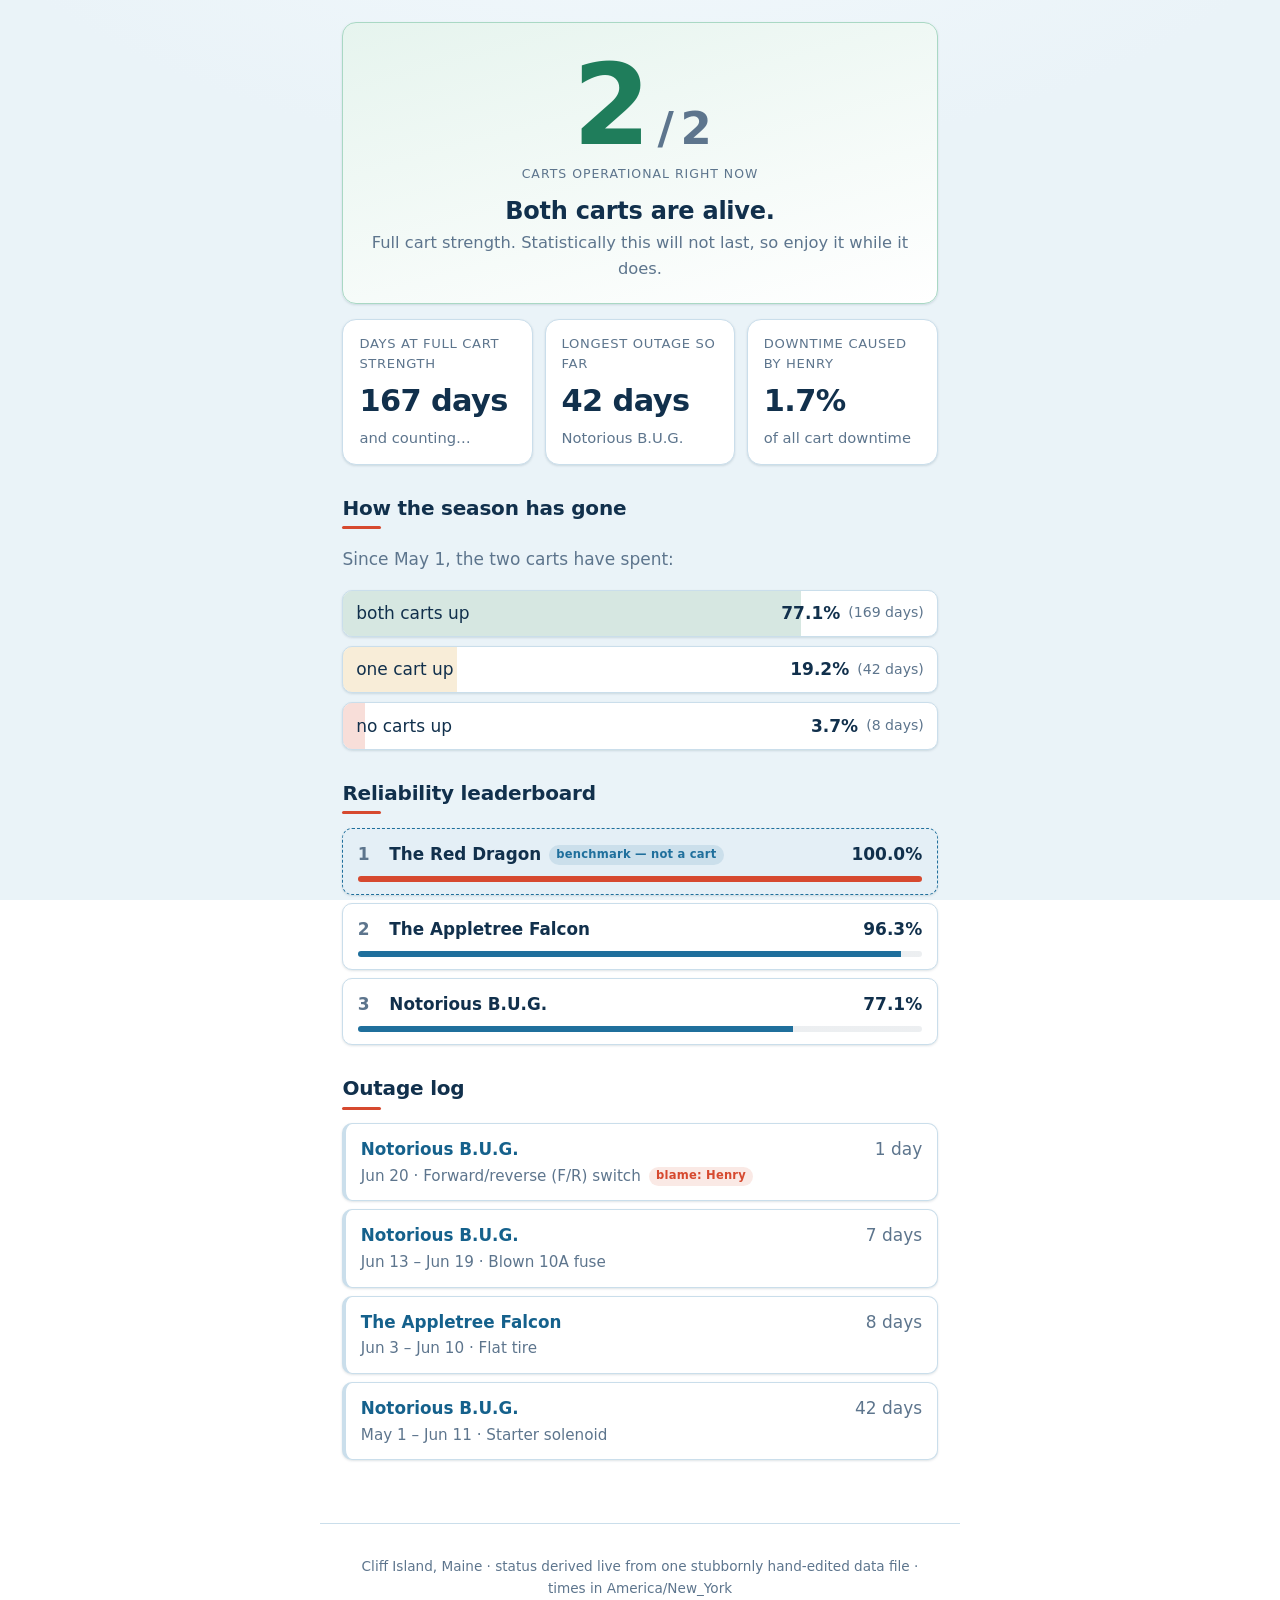
==== index.html @ 60d301b7 "Initial build: Cliff Island fleet status page Static, mobile-first status page (no framework/build) " ====
<!doctype html>
<html lang="en">
<head>
  <meta charset="utf-8" />
  <meta name="viewport" content="width=device-width, initial-scale=1" />
  <title>Cliff Island Fleet Status</title>
  <meta name="description" content="Live operational status of the McLaughlin estate fleet: two golf carts and one alarmingly reliable motorcycle." />
  <link rel="stylesheet" href="css/style.css" />
</head>
<body>
  <main id="app" class="wrap">
    <p class="loading">Checking on the carts…</p>
  </main>

  <footer class="site-foot">
    <p>Cliff Island, Maine · status derived live from one stubbornly hand-edited data file ·
       times in America/New_York</p>
  </footer>

  <script type="module">
    import { loadFleet, showDataError } from "./js/data.js";
    import { renderHome } from "./js/render.js";
    const app = document.getElementById("app");
    try {
      const data = await loadFleet();
      renderHome(data, app);
    } catch (err) {
      app.replaceChildren();
      showDataError(err);
    }
  </script>
</body>
</html>
---- css/style.css ----
/* Cliff Island Fleet Status — coastal Maine theme.
   Sea-mist white + harbor blues + lobster-red accent. Mobile-first, single column. */

:root {
  --bg: #eaf3f8;          /* sea mist */
  --bg-2: #dcebf0;        /* (unused placeholder) */
  --surface: #ffffff;     /* clapboard white */
  --surface-2: #e4eff6;   /* pale tide blue */
  --ink: #11304c;         /* deep harbor navy */
  --muted: #5d758d;       /* weathered slate */
  --line: #cadeeb;        /* light blue-gray rope */
  --good: #1f7d5b;        /* spruce / sea green */
  --warn: #d99a2b;        /* buoy yellow */
  --down: #d6492f;        /* lobster red */
  --bench: #1f6f9c;       /* deeper harbor blue */
  --accent: #d6492f;      /* lobster red — the accent */
  --link: #15618c;        /* harbor blue links */
  --shadow: 0 1px 3px rgba(17, 48, 76, 0.08), 0 1px 2px rgba(17, 48, 76, 0.06);
  --radius: 14px;
  --pad: 1.1rem;
}

* { box-sizing: border-box; }
html { -webkit-text-size-adjust: 100%; }

body {
  margin: 0;
  background:
    radial-gradient(1200px 600px at 50% -200px, #f4fafd 0%, var(--bg) 60%) fixed;
  color: var(--ink);
  font: 17px/1.55 -apple-system, system-ui, "Segoe UI", Roboto, sans-serif;
  -webkit-font-smoothing: antialiased;
}

.wrap {
  max-width: 640px;
  margin: 0 auto;
  padding: clamp(0.9rem, 3vw, 1.4rem);
}

h1, h2 { line-height: 1.15; letter-spacing: -0.01em; }
h2 {
  font-size: 1.25rem;
  margin: 2rem 0 0.85rem;
}
h2::after {
  content: "";
  display: block;
  width: 2.4rem;
  height: 3px;
  margin-top: 0.4rem;
  background: var(--accent);
  border-radius: 2px;
}
a { color: var(--link); text-decoration: none; }
a:hover { text-decoration: underline; }
a:active { opacity: 0.7; }
.muted { color: var(--muted); }
.loading { color: var(--muted); padding: 2rem 0; }

/* ---------- banner ---------- */
.banner {
  border-radius: var(--radius);
  padding: 1.6rem var(--pad) 1.4rem;
  text-align: center;
  border: 1px solid var(--line);
  background: var(--surface);
  box-shadow: var(--shadow);
}
.banner--good { background: linear-gradient(165deg, #e6f4ee, #ffffff); border-color: #a9d8c4; }
.banner--warn { background: linear-gradient(165deg, #fbf1d8, #ffffff); border-color: #ecd293; }
.banner--down { background: linear-gradient(165deg, #fbe4de, #ffffff); border-color: #eaa797; }
.banner__count {
  font-size: clamp(4.5rem, 22vw, 7rem);
  font-weight: 800;
  line-height: 1;
  letter-spacing: -0.04em;
}
.banner--good .banner__count { color: var(--good); }
.banner--warn .banner__count { color: var(--warn); }
.banner--down .banner__count { color: var(--down); }
.banner__of { font-size: 0.4em; font-weight: 700; color: var(--muted); }
.banner__label {
  text-transform: uppercase;
  letter-spacing: 0.08em;
  font-size: 0.78rem;
  color: var(--muted);
  margin-top: 0.2rem;
}
.banner__head { font-size: 1.5rem; margin: 0.9rem 0 0.3rem; color: var(--ink); }
.banner__sub { margin: 0; color: var(--muted); font-size: 1.02rem; }

/* ---------- stat cards ---------- */
.stats { display: grid; grid-template-columns: 1fr; gap: 0.7rem; margin-top: 0.9rem; }
.stat {
  background: var(--surface);
  border: 1px solid var(--line);
  border-radius: var(--radius);
  padding: 0.9rem 1rem;
  box-shadow: var(--shadow);
}
.stat__label { font-size: 0.82rem; color: var(--muted); text-transform: uppercase; letter-spacing: 0.05em; }
.stat__big { font-size: 1.9rem; font-weight: 800; letter-spacing: -0.02em; margin: 0.15rem 0; color: var(--ink); }
.stat__foot { font-size: 0.92rem; color: var(--muted); }

/* ---------- breakdown ---------- */
.breakdown__list { list-style: none; margin: 0; padding: 0; display: grid; gap: 0.55rem; }
.bd-row {
  display: grid;
  grid-template-columns: 1fr auto auto;
  align-items: center;
  gap: 0.5rem;
  position: relative;
  padding: 0.6rem 0.8rem;
  background: var(--surface);
  border: 1px solid var(--line);
  border-radius: 10px;
  overflow: hidden;
  box-shadow: var(--shadow);
}
.bd-row__bar { position: absolute; inset: 0 auto 0 0; width: var(--w); opacity: 0.18; z-index: 0; }
.bd-row--good .bd-row__bar { background: var(--good); }
.bd-row--warn .bd-row__bar { background: var(--warn); }
.bd-row--down .bd-row__bar { background: var(--down); }
.bd-row > :not(.bd-row__bar) { position: relative; z-index: 1; }
.bd-row__pct { font-weight: 700; font-variant-numeric: tabular-nums; }
.bd-row__days { font-size: 0.88rem; }

/* ---------- leaderboard ---------- */
.leaderboard__list { list-style: none; margin: 0; padding: 0; display: grid; gap: 0.5rem; }
.lb-row {
  display: grid;
  grid-template-columns: auto 1fr auto;
  grid-template-areas: "rank name pct" "bar bar bar";
  align-items: center;
  gap: 0.2rem 0.7rem;
  padding: 0.75rem 0.9rem;
  background: var(--surface);
  border: 1px solid var(--line);
  border-radius: 10px;
  box-shadow: var(--shadow);
}
.lb-row--benchmark { border-style: dashed; border-color: var(--bench); background: var(--surface-2); }
.lb-row__rank { grid-area: rank; font-weight: 800; color: var(--muted); min-width: 1.2em; }
.lb-row__name { grid-area: name; font-weight: 600; font-size: 1.05rem; color: var(--ink); }
.lb-row__pct { grid-area: pct; font-weight: 800; font-variant-numeric: tabular-nums; color: var(--ink); }
.lb-row__bar {
  grid-area: bar; height: 6px; border-radius: 3px; margin-top: 0.35rem;
  background: linear-gradient(90deg, var(--bench) var(--w), rgba(17, 48, 76, 0.08) var(--w));
}
.lb-row--benchmark .lb-row__bar { background: linear-gradient(90deg, var(--accent) var(--w), rgba(17, 48, 76, 0.08) var(--w)); }

/* ---------- outage log ---------- */
.log__list { list-style: none; margin: 0; padding: 0; display: grid; gap: 0.5rem; }
.log__item {
  padding: 0.75rem 0.9rem;
  background: var(--surface);
  border: 1px solid var(--line);
  border-left: 4px solid var(--line);
  border-radius: 10px;
  box-shadow: var(--shadow);
}
.log__item--open { border-left-color: var(--down); }
.log__top { display: flex; justify-content: space-between; align-items: baseline; gap: 0.6rem; }
.log__veh { font-weight: 700; font-size: 1.05rem; }
.log__dur { color: var(--muted); font-variant-numeric: tabular-nums; white-space: nowrap; }
.log__meta { color: var(--muted); font-size: 0.95rem; margin-top: 0.15rem; }

/* ---------- tags ---------- */
.tag {
  display: inline-block; margin-left: 0.5rem; padding: 0.05rem 0.45rem;
  font-size: 0.72rem; font-weight: 700; letter-spacing: 0.02em;
  border-radius: 999px; background: rgba(31, 111, 156, 0.12); color: var(--bench);
  vertical-align: middle; white-space: nowrap;
}
.tag--blame { color: var(--down); background: rgba(214, 73, 47, 0.12); }

/* ---------- media / photos (3:2 cover) ---------- */
.media {
  margin: 1rem 0 0; border-radius: var(--radius); overflow: hidden;
  background: var(--surface-2); border: 1px solid var(--line); box-shadow: var(--shadow);
}
.media picture { display: block; }
.media img {
  display: block; width: 100%; aspect-ratio: 3 / 2; object-fit: cover; background: var(--surface-2);
}
.media figcaption {
  padding: 0.55rem 0.8rem; font-size: 0.9rem; color: var(--muted);
  border-top: 1px solid var(--line); background: var(--surface);
}
.media--hero { margin-top: 0.5rem; }
.media--repair { margin: 0.6rem 0 0; box-shadow: none; }
.media--missing { position: relative; }
.media--missing img { visibility: hidden; }
.media--missing::after {
  content: attr(data-placeholder);
  position: absolute; inset: 0; display: flex; align-items: center; justify-content: center;
  text-align: center; padding: 1rem; color: var(--muted); font-size: 0.95rem;
  background: repeating-linear-gradient(45deg, var(--surface), var(--surface) 12px, var(--surface-2) 12px, var(--surface-2) 24px);
}

/* ---------- vehicle detail ---------- */
.back { margin: 0 0 0.4rem; }
.veh-head { display: flex; align-items: center; gap: 0.7rem; flex-wrap: wrap; margin-top: 1rem; }
.veh-head h1 { font-size: 1.7rem; margin: 0; }
.status-pill {
  font-size: 0.8rem; font-weight: 700; padding: 0.2rem 0.6rem; border-radius: 999px;
  text-transform: uppercase; letter-spacing: 0.03em;
}
.status-pill--up { background: rgba(31, 125, 91, 0.14); color: var(--good); }
.status-pill--down { background: rgba(214, 73, 47, 0.14); color: var(--down); }
.status-pill--bench { background: rgba(31, 111, 156, 0.14); color: var(--bench); }
.blurb { font-size: 1.08rem; }
.hazard {
  background: rgba(217, 154, 43, 0.12); border: 1px solid #e6c684; color: #8a6410;
  padding: 0.8rem 1rem; border-radius: 10px; font-size: 0.98rem;
}
.uptime-card {
  background: var(--surface); border: 1px solid var(--line); border-radius: var(--radius);
  padding: 1rem; margin: 1rem 0; text-align: center; box-shadow: var(--shadow);
}
.uptime-card .stat__big { font-size: 2.6rem; }

.spec { width: 100%; border-collapse: collapse; margin-top: 0.3rem; }
.spec th, .spec td { text-align: left; padding: 0.55rem 0.6rem; border-bottom: 1px solid var(--line); vertical-align: top; }
.spec th { color: var(--muted); font-weight: 600; width: 38%; white-space: nowrap; }
.maint th { color: var(--muted); }
.due { color: var(--good); font-weight: 600; }
.due--over { color: var(--down); }
.quirks { padding-left: 1.2rem; margin: 0.3rem 0; }
.quirks li { margin: 0.25rem 0; }

/* ---------- footer ---------- */
.site-foot {
  max-width: 640px; margin: 2.5rem auto 1.5rem;
  padding: 1.2rem clamp(0.9rem, 3vw, 1.4rem) 0;
  border-top: 1px solid var(--line); color: var(--muted);
  font-size: 0.85rem; text-align: center;
}

/* wider screens: three-up stat cards */
@media (min-width: 520px) {
  .stats { grid-template-columns: 1fr 1fr 1fr; }
}
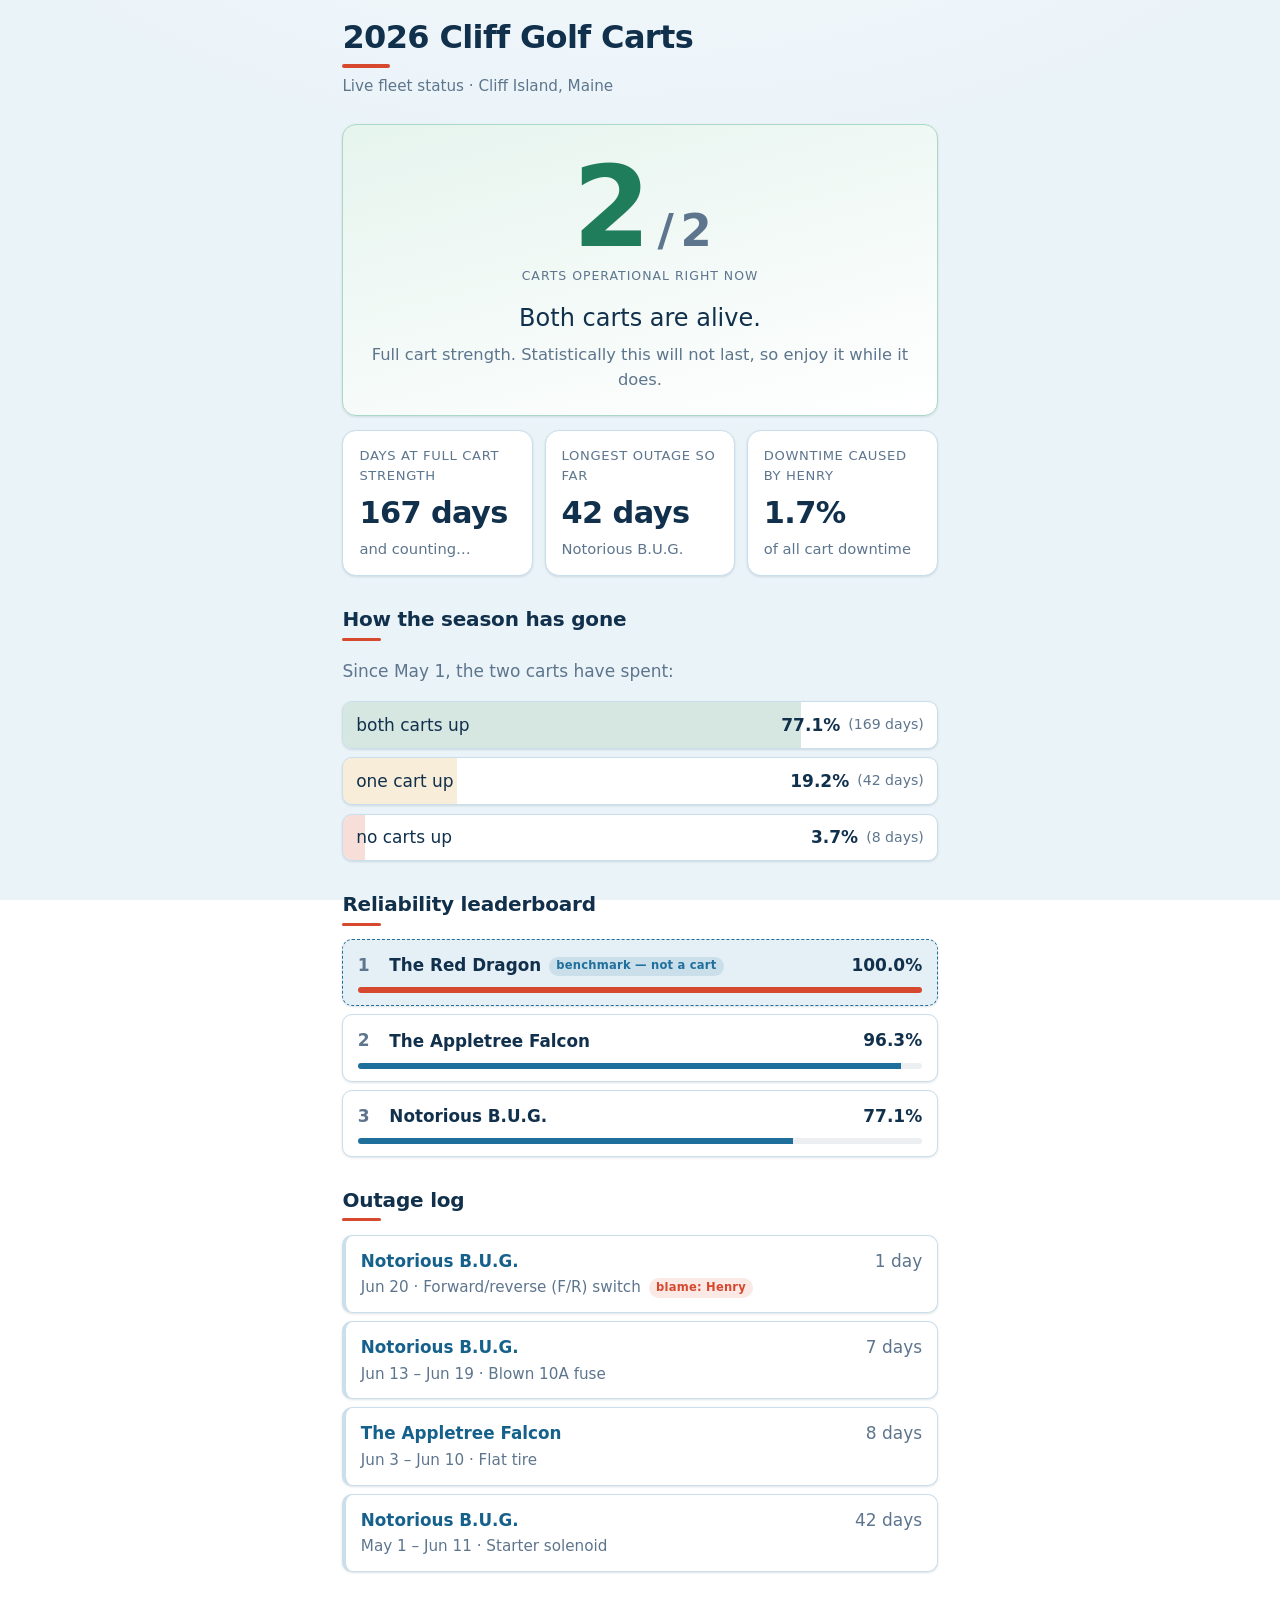
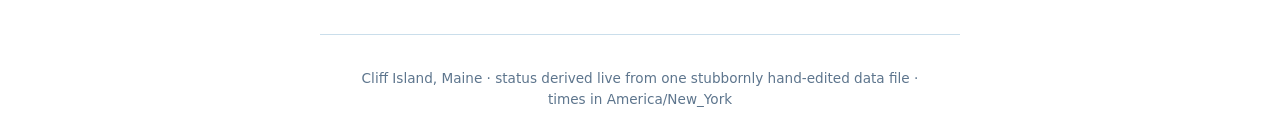
==== commit f8d6fb04: "Add site title masthead and Falcon "piece of junk" sound - Site title "2026 Cliff Golf Carts" in <ti" ====
--- a/index.html
+++ b/index.html
@@ -3,11 +3,15 @@
 <head>
   <meta charset="utf-8" />
   <meta name="viewport" content="width=device-width, initial-scale=1" />
-  <title>Cliff Island Fleet Status</title>
+  <title>2026 Cliff Golf Carts</title>
   <meta name="description" content="Live operational status of the McLaughlin estate fleet: two golf carts and one alarmingly reliable motorcycle." />
   <link rel="stylesheet" href="css/style.css" />
 </head>
 <body>
+  <header class="masthead wrap">
+    <h1 class="masthead__title">2026 Cliff Golf Carts</h1>
+    <p class="masthead__tag">Live fleet status · Cliff Island, Maine</p>
+  </header>
   <main id="app" class="wrap">
     <p class="loading">Checking on the carts…</p>
   </main>
--- a/css/style.css
+++ b/css/style.css
@@ -58,6 +58,46 @@
 .muted { color: var(--muted); }
 .loading { color: var(--muted); padding: 2rem 0; }
 
+/* ---------- masthead / site title ---------- */
+.masthead { padding-top: 1.2rem; padding-bottom: 0.2rem; }
+.masthead__title {
+  font-size: clamp(1.5rem, 6vw, 2rem);
+  margin: 0;
+  color: var(--ink);
+  letter-spacing: -0.02em;
+}
+.masthead__title::after {
+  content: "";
+  display: block;
+  width: 3rem; height: 4px; margin-top: 0.5rem;
+  background: var(--accent); border-radius: 2px;
+}
+.masthead__tag { margin: 0.45rem 0 0; color: var(--muted); font-size: 0.95rem; }
+.masthead__home {
+  display: inline-block;
+  font-weight: 800;
+  font-size: 1.05rem;
+  color: var(--ink);
+  letter-spacing: -0.01em;
+}
+.masthead__home:hover { color: var(--link); text-decoration: none; }
+
+/* ---------- sound button ---------- */
+.soundbtn {
+  display: inline-flex; align-items: center; gap: 0.4rem;
+  margin: 0.7rem 0 0;
+  padding: 0.6rem 1rem;
+  font: inherit; font-weight: 700;
+  color: #fff; background: var(--down);
+  border: none; border-radius: 999px;
+  cursor: pointer;
+  box-shadow: var(--shadow);
+  -webkit-tap-highlight-color: transparent;
+}
+.soundbtn:hover { filter: brightness(1.05); }
+.soundbtn:active { transform: translateY(1px); }
+.media--playable { cursor: pointer; }
+
 /* ---------- banner ---------- */
 .banner {
   border-radius: var(--radius);
